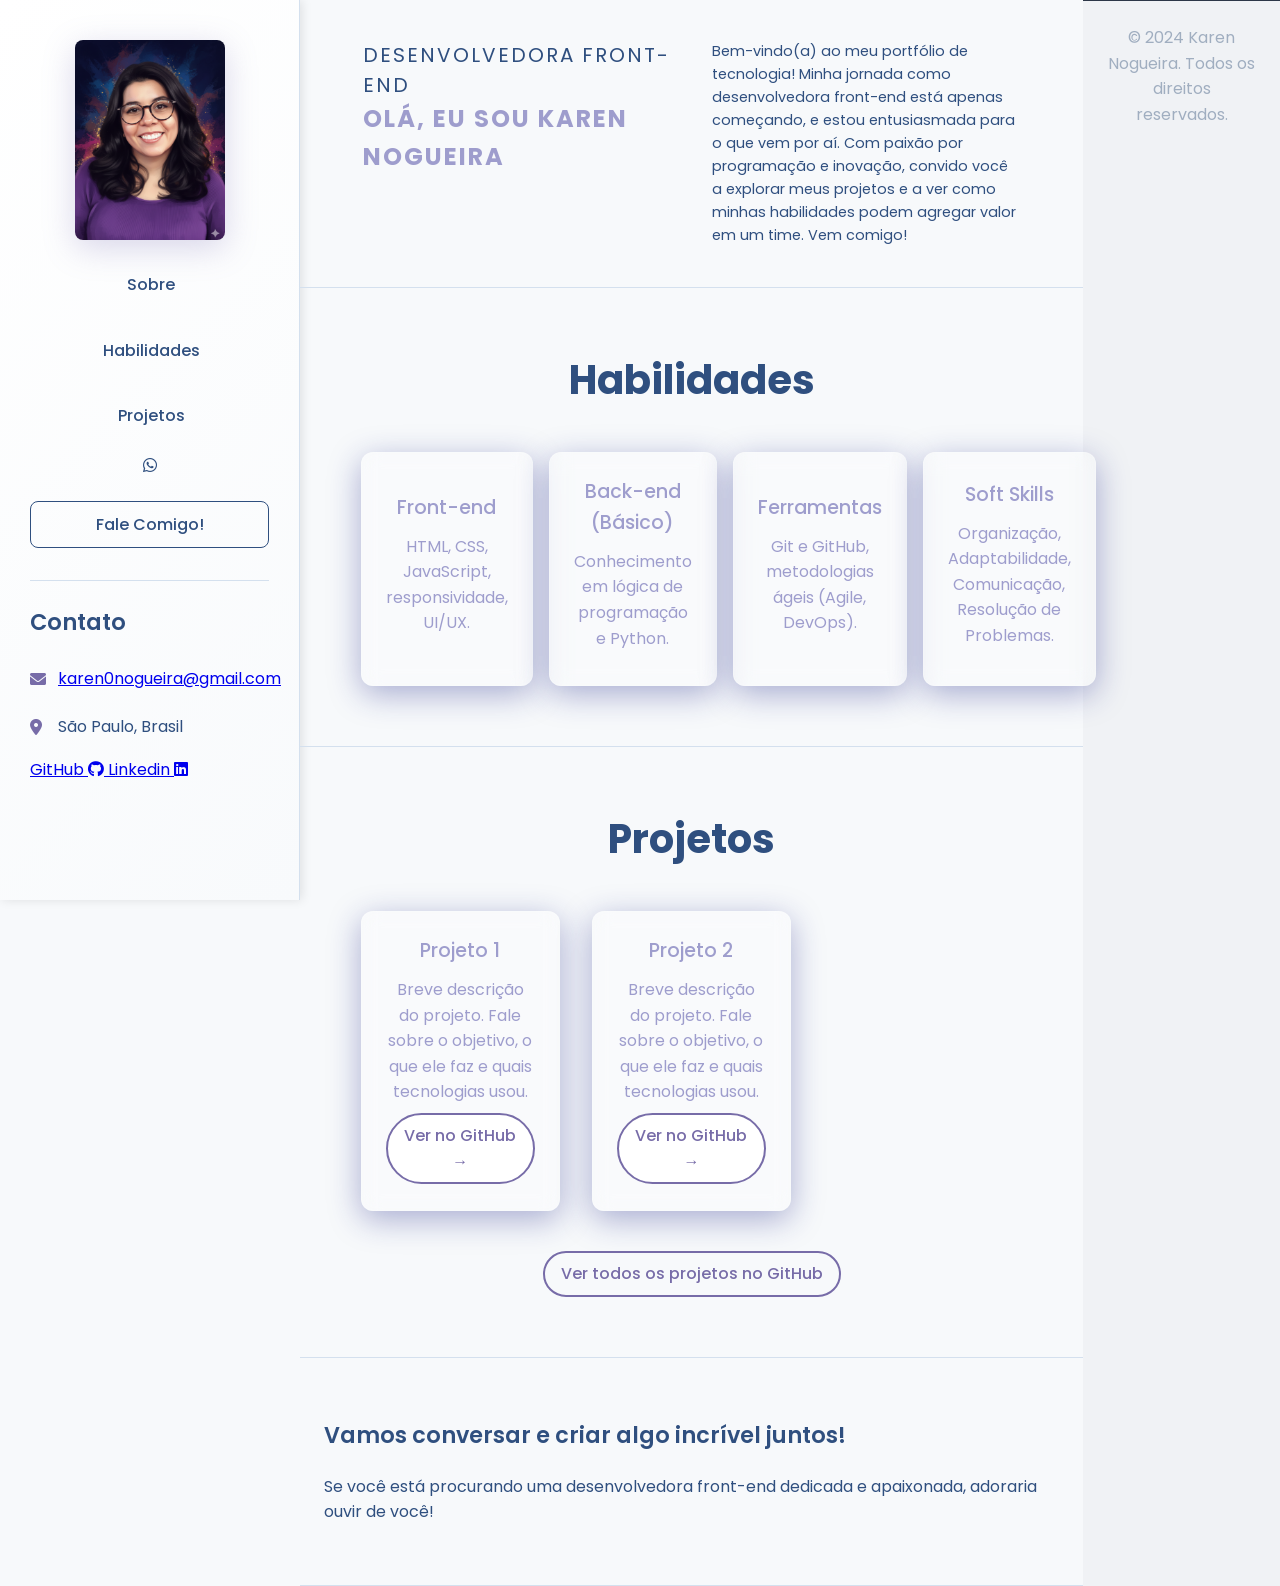
==== My-Portolio/index.html @ 3908d42d "feat: novo side-bar e delete header" ====
<!DOCTYPE html>
<html lang="pt-br">

<head>
  <meta charset="UTF-8" />
  <meta name="viewport" content="width=device-width, initial-scale=1.0" />
  <title>Portfólio Karen Nogueira</title>

  <!-- FONTS -->
  <link rel="preconnect" href="https://fonts.googleapis.com" />
  <link rel="preconnect" href="https://fonts.gstatic.com" crossorigin />
  <link href="https://fonts.googleapis.com/css2?family=Poppins:wght@300;400;500;600&display=swap" rel="stylesheet" />

  <!-- Font Awesome for icons -->
  <link rel="stylesheet" href="https://cdnjs.cloudflare.com/ajax/libs/font-awesome/6.0.0/css/all.min.css" />

  <link rel="stylesheet" href="css/style.css" />
</head>

<body>

  <!-- Sidebar -->

  <aside class="sidebar">
    <div class="sidebar-content">
      <div class="profile-section">
        <div class="profile-image">
          <img src="assets/img/Karen_gemini(2).png" alt="Foto de Perfil Karen Nogueira" />
        </div>

        <nav class="sidebar-nav">
          <a href="#about" class="nav-link">Sobre</a>
          <a href="#skills" class="nav-link">Habilidades</a>
          <a href="#projects" class="nav-link">Projetos</a>

          <i class="fab fa-whatsapp"></i>
          <a href="https://wa.me/5511944777998" class="nav-link-contact" target="_blank">Fale Comigo!</a>
        </nav>

        <div class="contact-info">
          <h3 class="contact-title">Contato</h3>
          <div class="contact-item">
            <i class="fas fa-envelope"></i>
            <a href="mailto:karen0nogueira@gmail.com">karen0nogueira@gmail.com</a>
          </div>
          <div class="contact-item">
            <i class="fas fa-map-marker-alt"></i>
            <span>São Paulo, Brasil</span>
          </div>
          <div class="social-links">
            <a href="https://github.com/Karen0nog" target="_blank">GitHub
              <i class="fab fa-github"></i>
            </a>
            <a href="https://linkedin.com/in/karen0nogueira/" target="_blank">Linkedin
              <i class="fab fa-linkedin"></i>
            </a>
          </div>
        </div>
  </aside>

  <!-- Main Content -->

  <main class="main-content">

    <!-- About Section -->

    <section id="hero" class="hero-section">
      <div class="hero-content container">
        <div class="hero-tagline">
          <h3 class="hero-title">Desenvolvedora Front-end</h3>
          <h1 class="hero-subtitle">Olá, eu sou Karen Nogueira</h1>
        </div>
        <div class="hero-description">
          <p class="hero-text">Bem-vindo(a) ao meu portfólio de tecnologia! Minha jornada como desenvolvedora
            front-end está apenas começando, e estou entusiasmada para o que vem por aí. Com paixão por programação e
            inovação, convido você a explorar meus projetos e a ver como minhas habilidades podem agregar valor em um
            time. Vem comigo!</p>
        </div>
      </div>
    </section>

    <!-- <section id="about" class="about-section">
      <div class="about-container container">
        <div class="about-image">
          <img src="assets/img/avatar(2).png" alt="Foto de Perfil Karen Nogueira" />
        </div>
        <div class="about-container-wrapper">
          <h3 class="about-subtitle-tag">Sobre Mim</h3>
          <h2 class="about-title">Minha jornada: da Moda para o Código</h2>
          <p class="about-text">
            Minha história é uma jornada de transformação: após anos de dedicação à moda, redirecionei minha carreira
            para a tecnologia com um único objetivo: inovar. Sou uma desenvolvedora Front-end em formação, apaixonada
            por programação e inovação, e busco minha primeira oportunidade de estágio em TI para aplicar meus
            conhecimentos em desenvolvimento web e contribuir com projetos modernos e desafiadores.

            Tenho experiência prática com HTML, CSS, JavaScript e React, além de conhecimentos em Git e metodologias
            ágeis. Minhas principais habilidades incluem resolução de problemas, trabalho em equipe e comunicação, e
            tenho facilidade para aprender novas tecnologias. Minha sólida bagagem em gestão e organização de processos,
            adquirida na área da moda, me permite criar interfaces de usuário intuitivas e otimizar fluxos de trabalho.

            Estou pronta para agregar valor à sua equipe, contribuir em projetos de desenvolvimento e crescer
            profissionalmente. Se você procura alguém comprometida, proativa e com vontade de aprender, vamos conversar!
          </p>
          <div class="social-links">
            <a href="https://github.com/Karen0nog" target="_blank" rel="noopener noreferrer">GitHub</a>
            <a href="https://linkedin.com/in/karen0nogueira/" target="_blank" rel="noopener noreferrer">Linkedin</a>
          </div>
        </div>
      </div>
    </section> -->

    <!-- Skills Section -->
    <section id="skills" class="skills-section">
      <div class="skills-container container">
        <h2 class="section-title text-center">Habilidades</h2>
        <div class="grid-container">
          <div class="card">
            <h3 class="card-title">Front-end</h3>
            <p class="card-text">HTML, CSS, JavaScript, responsividade, UI/UX.</p>
          </div>
          <div class="card">
            <h3 class="card-title">Back-end (Básico)</h3>
            <p class="card-text">Conhecimento em lógica de programação e Python.</p>
          </div>
          <div class="card">
            <h3 class="card-title">Ferramentas</h3>
            <p class="card-text">Git e GitHub, metodologias ágeis (Agile, DevOps).</p>
          </div>
          <div class="card">
            <h3 class="card-title">Soft Skills</h3>
            <p class="card-text">Organização, Adaptabilidade, Comunicação, Resolução de Problemas.</p>
          </div>
        </div>
      </div>
    </section>

    <!-- Projects Section -->
    <section id="projects" class="projects-section">
      <div class="container">
        <h2 class="section-title text-center">Projetos</h2>
        <div class="grid-container">
          <div class="card">
            <h3 class="card-title">Projeto 1</h3>
            <p class="card-text">Breve descrição do projeto. Fale sobre o objetivo, o que ele faz e quais tecnologias
              usou.</p>
            <a href="#" class="link-button">Ver no GitHub &rarr;</a>
          </div>
          <div class="card">
            <h3 class="card-title">Projeto 2</h3>
            <p class="card-text">Breve descrição do projeto. Fale sobre o objetivo, o que ele faz e quais tecnologias
              usou.</p>
            <a href="#" class="link-button">Ver no GitHub &rarr;</a>
          </div>
        </div>
        <div class="all-projects-link">
          <a href="https://github.com/Karen0nog" target="_blank">Ver todos os projetos no
            GitHub</a>
        </div>
      </div>
    </section>

    <!--Contact Section-->
    <section id="contact" class="contact-section">
      <div class="contact-container container">
        <div class="contact-info-container">
          <h2 class="contact-title">Vamos conversar e criar algo incrível juntos!</h2>
          <p class="contact-text">Se você está procurando uma desenvolvedora front-end dedicada e apaixonada, adoraria
            ouvir de você!</p>

          <!-- <div class="contact-details">
            <p class="contact-item">
              <i class="fas fa-envelope"></i>
              <a href="mailto:karen0nogueira@gmail.com" class="contact-link">karen0nogueira@gmail.com</a>
            </p>
            <p class="contact-item">
              <i class="fas fa-phone"></i>
              <a href="tel:+5511999999999" class="contact-link">+55 11 94477-7998</a>
            </p>
            <p class="contact-item">
              <i class="fas fa-map-marker-alt"></i>
              <span class="contact-link">São Paulo, Brasil</span>
            </p>
          </div> -->
        </div>
      </div>
    </section>

  </main>
  <footer>
    <div class="container">
      <p class="footer-text">&copy; 2024 Karen Nogueira. Todos os direitos reservados.</p>
    </div>
  </footer>

  <script src="js/script.js"></script>
</body>

</html>
---- My-Portolio/css/style.css ----
:root {
  /* Light theme colors */
  --light-background: #f7f9fb;
  --light-surface: #fff;
  --light-text-primary: #2f4f7f;
  --light-text-secondary: #9e9dcd;
  --light-accent: #776ca8;
  --light-border: #d4e0ee;
  --light-shadow: #6485b01a;
  --light-hover: #e0e6f3;

  /* Shadows */
  --shadow-1: -4px 8px 24px #00000040;
  --shadow-2: 0 16px 30px #00000040;
  --shadow-3: 0 16px 40px #00000040;
  --shadow-4: 0 25px 50px #00000026;
  --shadow-5: 0 24px 80px #00000040;
}

* {
  margin: 0;
  padding: 0;
  box-sizing: border-box;
}

body {
  font-family: "Poppins", sans-serif;
  background: var(--light-background);
  color: var(--light-text-primary);
  scroll-behavior: smooth;
  line-height: 1.6;
  display: flex;
  min-height: 100vh;
}

.container {
  max-width: 1200px;
  margin: 0 auto;
  padding: 0 24px;
}

.text-center {
  text-align: center;
}

.section-title {
  font-size: 2.5rem;
  font-weight: 700;
  color: var(--light-text-primary);
  margin-bottom: 40px;
}

.sidebar {
  width: 300px;
  background: linear-gradient(135deg, var(--light-surface) 0%, #f8fafc 100%);
  border-right: 1px solid var(--light-border);
  box-shadow: 2px 0 10px #0000001a;
  height: 100vh;
  overflow-y: auto;
  flex-shrink: 0;
  transition: transform 0.3s ease;
}

.sidebar-content {
  padding: 40px 30px;
  display: flex;
  flex-direction: column;
  height: 100%;
}

.profile-section {
  text-align: center;
  display: flex;
  flex-direction: column;
  height: 100%;
}

.profile-image {
  width: 150px;
  height: 200px;
  margin: 0 auto 20px;
  border-radius: 8px;
  overflow: hidden;
  box-shadow: 0 8px 32px #8579bb4d;
}

.profile-image img {
  width: 100%;
  height: 100%;
  object-fit: cover;
  display: block;
}

.sidebar-nav {
  margin-bottom: 40px 0;
  display: flex;
  flex-direction: column;
  gap: 8px;
}

.nav-link {
  display: block;
  padding: 12px 20px;
  color: var(--light-text-primary);
  text-decoration: none;
  font-weight: 500;
  border-radius: 8px;
  margin-bottom: 8px;
  transition: all 0.3s ease;
  border-left: 3px solid transparent;
}

.nav-link:hover {
  color: var(--light-accent);
  transform: translateY(-2px);
  box-shadow: 0 6px 20px #0000004d;
}

.nav-link-contact {
  border: 1px solid var(--light-text-primary);
  color: var(--light-text-primary);
  font-weight: 500;
  padding: 10px 20px;
  border-radius: 8px;
  text-align: center;
  margin-top: 20px;
  text-decoration: none;
  transition: all 0.3s ease;
}

.nav-link-contact:hover {
  background: linear-gradient(45deg, #b03a99, #701f6e, #2f4f7f);
  color: #fff;
  font-weight: 500;
  transform: translateY(-2px);
  box-shadow: 0 6px 20px #0000004d;
}

.contact-info {
  margin-top: 2rem;
  padding-top: 1.5rem;
  border-top: 1px solid var(--light-border);
  display: flex;
  flex-direction: column;
  align-items: flex-start;
}

.contact-title {
  font-size: 1.4rem;
  font-weight: 600;
  color: var(--light-text-primary);
  margin-bottom: 20px;
  text-align: left;
  align-self: flex-start;
}

.contact-item {
  display: flex;
  align-items: center;
  margin-bottom: 0.8rem;
  gap: 0.5rem;
  padding: 0.3rem 0;
  width: 100%;
}

.contact-item i {
  color: var(--light-accent);
  font-size: 1rem;
  min-width: 20px;
  text-align: left;
  flex-shrink: 0;
}

.contact-link {
  color: var(--light-accent);
  text-decoration: none;
  font-size: 0.85rem;
  transition: color 0.3s ease;
  display: flex;
  align-items: center;
  gap: 0.5rem;
  text-align: left;
}

/* ========== MAIN CONTENT ========== */

.main-content {
  flex: 1;
  min-height: 100vh;
  display: flex;
  flex-direction: column;
}

/* ========== HERO SECTION ========== */

.hero-section {
  padding: 40px 0;
  border-bottom: 1px solid var(--light-border);
}

.hero-content {
  width: 90%;
  display: flex;
  flex-direction: column;
  gap: 20px;
  align-items: center;
}

.hero-tagline {
  font-size: 1rem;
  font-weight: 500;
  color: var(--light-text-secondary);
  text-transform: uppercase;
  letter-spacing: 2px;
  margin-bottom: 8px;
}

.hero-title {
  font-size: 1.25rem;
  font-weight: 400;
  color: var(--light-text-primary);
  line-height: 1.5;
}

.hero-text {
  font-size: 0.9rem;
}

/* ========== SKILLS SECTION ========== */

.skills-section,
.projects-section,
.contact-section {
  padding: 60px 0;
  border-bottom: 1px solid var(--light-border);
}

.grid-container {
  display: grid;
  grid-template-columns: 1fr;
  gap: 32px;
  width: 90%;
  max-width: 1200px;
  margin: 0 auto;
}

/* Card Component */

.card {
  background: #ffffff40;
  box-shadow: 0 8px 32px 0 #1f26875e;
  backdrop-filter: blur(10px);
  -webkit-backdrop-filter: blur(10px);
  border-radius: 12px;
  border: 1px solid #ffffff2e;
  padding: 24px;
  transition: transform 0.3s ease-in-out, box-shadow 0.3s ease-in-out,
    background 0.3s ease, color 0.3s ease, font-weight 0.3s ease;
  display: flex;
  flex-direction: column;
  justify-content: center;
  align-items: center;
  text-align: center;
}

.card:hover {
  transform: translateY(-5px) scale(1.05);
  box-shadow: 0 16px 48px 0 #1f268780;
  background: linear-gradient(45deg, #b03a99, #701f6e, #2f4f7f);
  color: #fff;
  font-weight: 500;
}

.card:hover .card-title,
.card:hover .card-text {
  color: #fff;
}

.card-title {
  font-size: 1.2rem;
  font-weight: 500;
  color: var(--light-text-secondary);
  margin-bottom: 10px;
}

.card-text {
  color: var(--light-text-secondary);
  margin-bottom: 10px;
}

.all-projects-link {
  margin-top: 40px;
  text-align: center;
}

.link-button,
.all-projects-link a {
  display: inline-block;
  font-weight: 500;
  padding: 8px 16px;
  border-radius: 50px;
  text-decoration: none;
  transition: background-color 0.3s ease, transform 0.3s ease;
  background-color: transparent;
  border: 2px solid var(--light-accent);
  color: var(--light-accent);
}

.link-button {
  background-color: #fff;
  color: var(--light-accent);
  transform: translateY(-2px);
}

.link-button:hover {
  transform: translateY(-2px);
  box-shadow: 0 10px 20px #00000033;
}

.all-projects-link a:hover {
  background-color: var(--light-accent);
  color: #fff;
  transform: translateY(-2px);
  box-shadow: 0 10px 20px #00000033;
}

/* Footer */
footer {
  background-color: #f0f2f5;
  padding: 24px 0;
  text-align: center;
  color: #a0aec0;
  border-top: 1px solid #2d3748;
}

.hidden {
  display: none !important;
}

.show-mobile-menu {
  display: flex !important;
}

.dropdown-content.show {
  display: block;
}

/* Mobile */
@media (max-width: 767px) {
  .desktop-nav {
    display: none;
  }
  .mobile-menu-button {
    display: block;
  }
  .header-container {
    justify-content: space-between;
    padding: 0 24px;
  }

  .mobile-nav {
    flex-direction: column;
    text-align: center;
    gap: 12px;
    padding: 15px 24px;
    background: var(--light-surface);
    border-top: 1px solid var(--light-border);
    box-shadow: 0 4px 15px #00000033;
    bottom: 0;
    width: 100%;
    box-sizing: border-box;
  }

  .mobile-nav a.mobile-nav-link {
    display: block;
    width: 100%;
    max-width: 300px;
    margin: 0 auto;
    padding: 12px 20px;
    font-size: 1.1rem;
  }
}

/* Tablets and Desktops */

@media (min-width: 768px) {
  .mobile-menu-button,
  .mobile-nav {
    display: none !important;
  }

  .desktop-nav {
    display: flex;
  }

  .grid-container {
    grid-template-columns: repeat(2, 1fr);
  }

  .hero-content {
    flex-direction: row;
    justify-content: space-between;
    align-items: flex-start;
  }

  .hero-description {
    max-width: 50%;
    padding-left: 20px;
  }

  .about-container {
    flex-direction: row;
    justify-content: space-between;
    align-items: flex-start;
    text-align: left;
  }

  .about-image {
    width: 40%;
    max-width: none;
  }

  .about-container-wrapper {
    width: 55%;
  }

  .social-links {
    justify-content: flex-start;
  }

  .projects-section .grid-container {
    grid-template-columns: repeat(3, 1fr);
  }

  .skills-section .grid-container {
    grid-template-columns: repeat(4, 1fr);
    gap: 16px;
  }
}

/* Large Screens */

@media (min-width: 1024px) {
  .grid-container {
    grid-template-columns: repeat(3, 1fr);
    gap: 32px;
  }

  .skills-section .grid-container {
    grid-template-columns: repeat(4, 1fr);
  }

  .projects-section .grid-container {
    grid-template-columns: repeat(3, 1fr);
  }
}
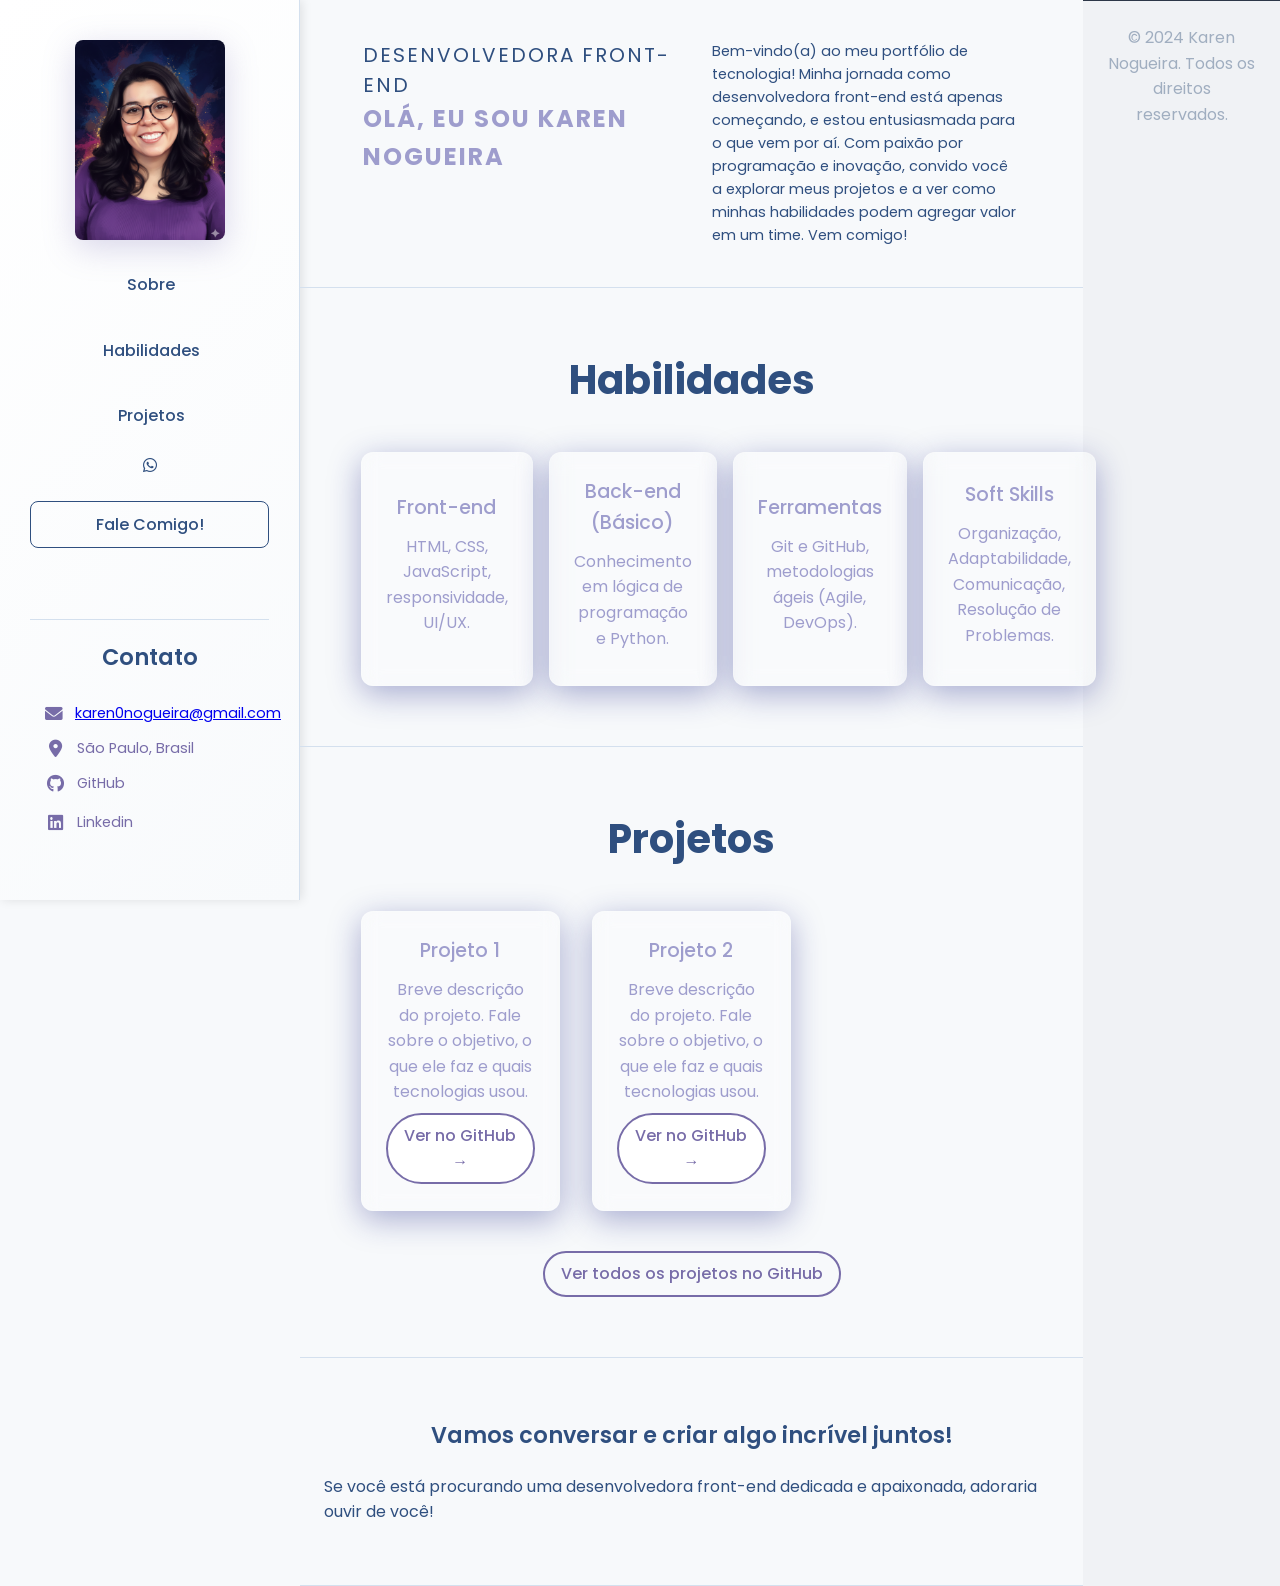
==== commit 6ca0cab1: "fix: footer e retirar link de e-mail" ====
--- a/My-Portolio/index.html
+++ b/My-Portolio/index.html
@@ -48,11 +48,11 @@
             <span>São Paulo, Brasil</span>
           </div>
           <div class="social-links">
-            <a href="https://github.com/Karen0nog" target="_blank">GitHub
-              <i class="fab fa-github"></i>
+            <a href="https://github.com/Karen0nog" target="_blank">
+              <i class="fab fa-github"></i> GitHub
             </a>
-            <a href="https://linkedin.com/in/karen0nogueira/" target="_blank">Linkedin
-              <i class="fab fa-linkedin"></i>
+            <a href="https://linkedin.com/in/karen0nogueira/" target="_blank">
+              <i class="fab fa-linkedin"></i> Linkedin
             </a>
           </div>
         </div>
@@ -166,21 +166,6 @@
           <h2 class="contact-title">Vamos conversar e criar algo incrível juntos!</h2>
           <p class="contact-text">Se você está procurando uma desenvolvedora front-end dedicada e apaixonada, adoraria
             ouvir de você!</p>
-
-          <!-- <div class="contact-details">
-            <p class="contact-item">
-              <i class="fas fa-envelope"></i>
-              <a href="mailto:karen0nogueira@gmail.com" class="contact-link">karen0nogueira@gmail.com</a>
-            </p>
-            <p class="contact-item">
-              <i class="fas fa-phone"></i>
-              <a href="tel:+5511999999999" class="contact-link">+55 11 94477-7998</a>
-            </p>
-            <p class="contact-item">
-              <i class="fas fa-map-marker-alt"></i>
-              <span class="contact-link">São Paulo, Brasil</span>
-            </p>
-          </div> -->
         </div>
       </div>
     </section>
--- a/My-Portolio/css/style.css
+++ b/My-Portolio/css/style.css
@@ -56,8 +56,6 @@
   border-right: 1px solid var(--light-border);
   box-shadow: 2px 0 10px #0000001a;
   height: 100vh;
-  overflow-y: auto;
-  flex-shrink: 0;
   transition: transform 0.3s ease;
 }
 
@@ -137,49 +135,52 @@
 }
 
 .contact-info {
-  margin-top: 2rem;
-  padding-top: 1.5rem;
+  width: 100%;
+  max-width: 300px;
+  text-align: left;
+  padding: 20px 15px;
   border-top: 1px solid var(--light-border);
-  display: flex;
-  flex-direction: column;
-  align-items: flex-start;
+  color: var(--light-accent);
+  margin-top: auto;
+ 
 }
 
 .contact-title {
+  margin-bottom: 20px;
+  text-align: center;
   font-size: 1.4rem;
   font-weight: 600;
   color: var(--light-text-primary);
-  margin-bottom: 20px;
-  text-align: left;
-  align-self: flex-start;
-}
-
-.contact-item {
+
+}
+
+.contact-item,
+.social-links a {
   display: flex;
   align-items: center;
-  margin-bottom: 0.8rem;
-  gap: 0.5rem;
-  padding: 0.3rem 0;
-  width: 100%;
-}
-
-.contact-item i {
+  margin-left: 0;
+  padding: 6px 0;
+  text-decoration: none;
   color: var(--light-accent);
-  font-size: 1rem;
-  min-width: 20px;
-  text-align: left;
-  flex-shrink: 0;
-}
-
-.contact-link {
-  color: var(--light-accent);
-  text-decoration: none;
-  font-size: 0.85rem;
-  transition: color 0.3s ease;
-  display: flex;
-  align-items: center;
-  gap: 0.5rem;
-  text-align: left;
+  padding-left: 0;
+  font-size: 0.9rem;
+}
+
+.contact-item i,
+.social-links a i {
+  margin-right: 12px;
+  font-size: 1.1rem;
+  width: 20px;
+  text-align: center;
+  
+}
+
+
+.social-links {
+  display: flex;
+  flex-direction: column;
+  gap: 4px;
+  
 }
 
 /* ========== MAIN CONTENT ========== */
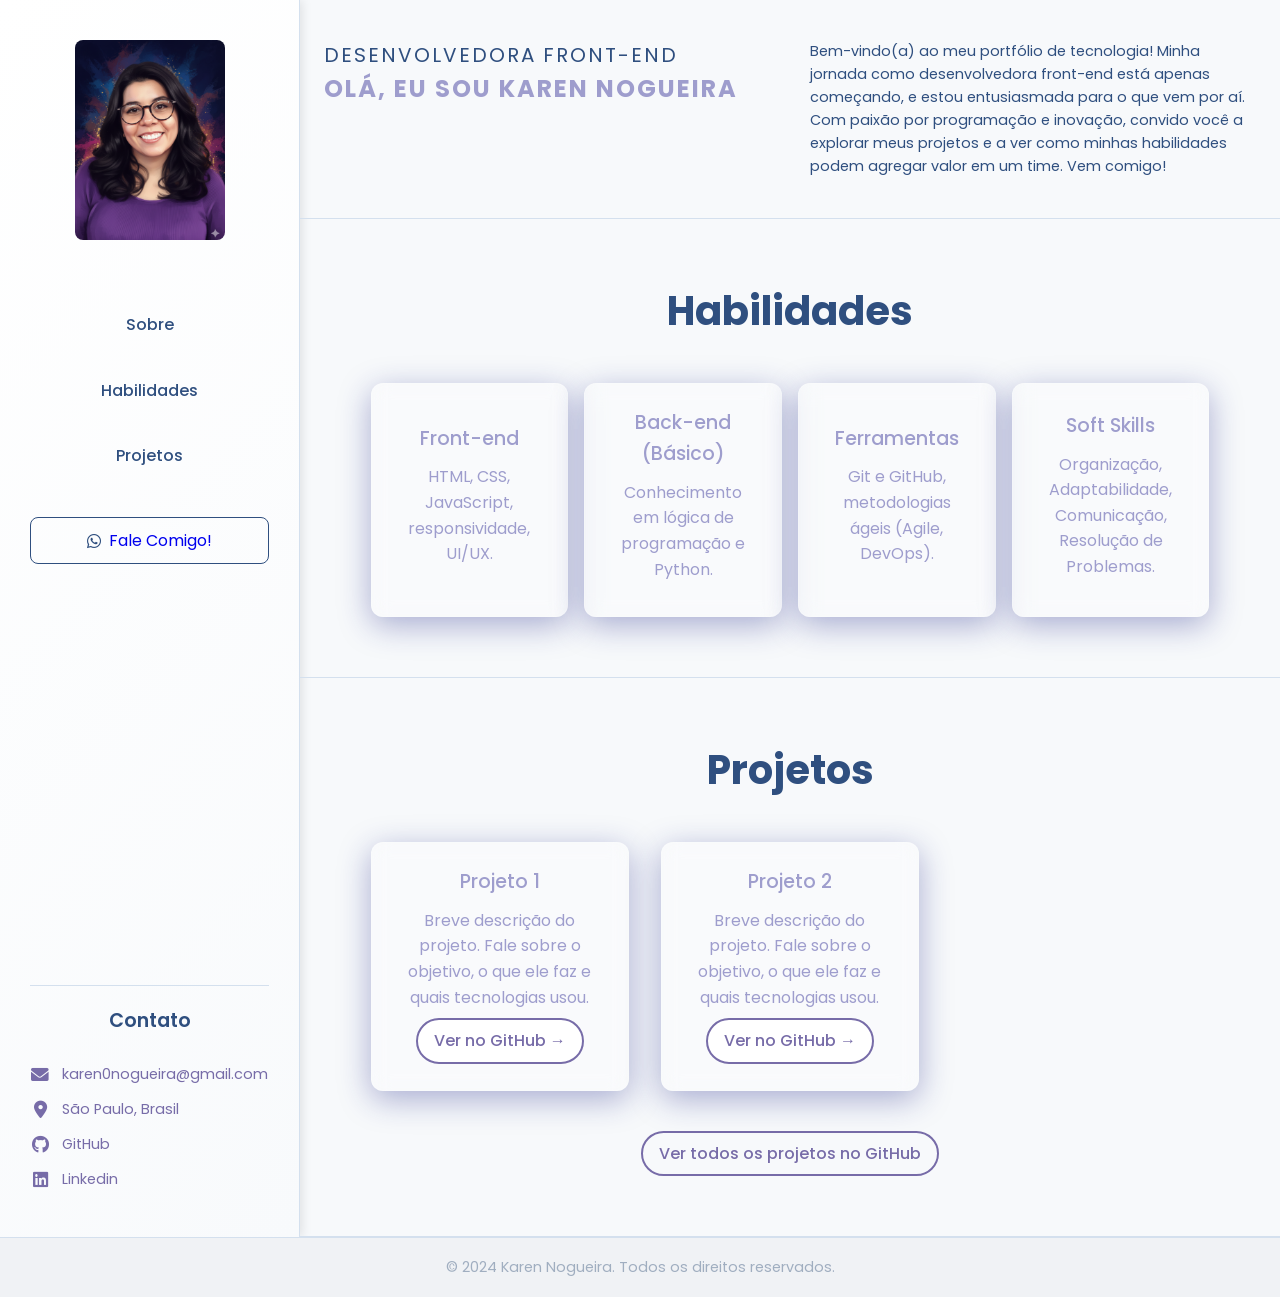
==== commit f12bd510: "fix footer e .contact-info próximo do footer agora" ====
--- a/My-Portolio/index.html
+++ b/My-Portolio/index.html
@@ -18,68 +18,73 @@
 </head>
 
 <body>
+  <div class="page-content-wrapper">
+    <!-- Sidebar -->
 
-  <!-- Sidebar -->
+    <aside class="sidebar">
+      <div class="sidebar-content">
+        <div class="profile-section">
+          <div class="profile-image">
+            <img src="assets/img/Karen_gemini(2).png" alt="Foto de Perfil Karen Nogueira" />
+          </div>
 
-  <aside class="sidebar">
-    <div class="sidebar-content">
-      <div class="profile-section">
-        <div class="profile-image">
-          <img src="assets/img/Karen_gemini(2).png" alt="Foto de Perfil Karen Nogueira" />
+          <nav class="sidebar-nav">
+            <a href="#about" class="nav-link">Sobre</a>
+            <a href="#skills" class="nav-link">Habilidades</a>
+            <a href="#projects" class="nav-link">Projetos</a>
+
+            <div class="contact-button-wrapper">
+              <i class="fab fa-whatsapp whatsapp-icon"></i>
+              <a href="https://wa.me/5511944777998" class="nav-link-contact" target="_blank"
+                aria-label="Fale Comigo pelo WhatsApp">Fale Comigo!</a>
+            </div>
+          </nav>
         </div>
-
-        <nav class="sidebar-nav">
-          <a href="#about" class="nav-link">Sobre</a>
-          <a href="#skills" class="nav-link">Habilidades</a>
-          <a href="#projects" class="nav-link">Projetos</a>
-
-          <i class="fab fa-whatsapp"></i>
-          <a href="https://wa.me/5511944777998" class="nav-link-contact" target="_blank">Fale Comigo!</a>
-        </nav>
-
-        <div class="contact-info">
+        <section class="contact-info">
           <h3 class="contact-title">Contato</h3>
-          <div class="contact-item">
-            <i class="fas fa-envelope"></i>
-            <a href="mailto:karen0nogueira@gmail.com">karen0nogueira@gmail.com</a>
+          <div class="contact-list">
+            <div class="contact-item">
+              <i class="fas fa-envelope"></i>
+              <a href="mailto:karen0nogueira@gmail.com">karen0nogueira@gmail.com</a>
+            </div>
+            <div class="contact-item">
+              <i class="fas fa-map-marker-alt"></i>
+              <span>São Paulo, Brasil</span>
+            </div>
           </div>
           <div class="contact-item">
-            <i class="fas fa-map-marker-alt"></i>
-            <span>São Paulo, Brasil</span>
+            <i class="fab fa-github"></i> GitHub
+            <a href="https://github.com/Karen0nog" target="_blank"></a>
           </div>
-          <div class="social-links">
-            <a href="https://github.com/Karen0nog" target="_blank">
-              <i class="fab fa-github"></i> GitHub
-            </a>
-            <a href="https://linkedin.com/in/karen0nogueira/" target="_blank">
-              <i class="fab fa-linkedin"></i> Linkedin
-            </a>
+          <div class="contact-item">
+            <i class="fab fa-linkedin"></i> Linkedin
+            <a href="https://linkedin.com/in/karen0nogueira/" target="_blank"></a>
+          </div>
+        </section>
+    </aside>
+
+    <!-- Main Content -->
+
+    <main class="main-content portfolio-content">
+
+      <!-- About Section -->
+
+      <section id="hero" class="hero-section">
+        <div class="hero-content container">
+          <div class="hero-tagline">
+            <h3 class="hero-title">Desenvolvedora Front-end</h3>
+            <h1 class="hero-subtitle">Olá, eu sou Karen Nogueira</h1>
+          </div>
+          <div class="hero-description">
+            <p class="hero-text">Bem-vindo(a) ao meu portfólio de tecnologia! Minha jornada como desenvolvedora
+              front-end está apenas começando, e estou entusiasmada para o que vem por aí. Com paixão por programação e
+              inovação, convido você a explorar meus projetos e a ver como minhas habilidades podem agregar valor em um
+              time. Vem comigo!</p>
           </div>
         </div>
-  </aside>
+      </section>
 
-  <!-- Main Content -->
-
-  <main class="main-content">
-
-    <!-- About Section -->
-
-    <section id="hero" class="hero-section">
-      <div class="hero-content container">
-        <div class="hero-tagline">
-          <h3 class="hero-title">Desenvolvedora Front-end</h3>
-          <h1 class="hero-subtitle">Olá, eu sou Karen Nogueira</h1>
-        </div>
-        <div class="hero-description">
-          <p class="hero-text">Bem-vindo(a) ao meu portfólio de tecnologia! Minha jornada como desenvolvedora
-            front-end está apenas começando, e estou entusiasmada para o que vem por aí. Com paixão por programação e
-            inovação, convido você a explorar meus projetos e a ver como minhas habilidades podem agregar valor em um
-            time. Vem comigo!</p>
-        </div>
-      </div>
-    </section>
-
-    <!-- <section id="about" class="about-section">
+      <!-- <section id="about" class="about-section">
       <div class="about-container container">
         <div class="about-image">
           <img src="assets/img/avatar(2).png" alt="Foto de Perfil Karen Nogueira" />
@@ -109,73 +114,62 @@
       </div>
     </section> -->
 
-    <!-- Skills Section -->
-    <section id="skills" class="skills-section">
-      <div class="skills-container container">
-        <h2 class="section-title text-center">Habilidades</h2>
-        <div class="grid-container">
-          <div class="card">
-            <h3 class="card-title">Front-end</h3>
-            <p class="card-text">HTML, CSS, JavaScript, responsividade, UI/UX.</p>
-          </div>
-          <div class="card">
-            <h3 class="card-title">Back-end (Básico)</h3>
-            <p class="card-text">Conhecimento em lógica de programação e Python.</p>
-          </div>
-          <div class="card">
-            <h3 class="card-title">Ferramentas</h3>
-            <p class="card-text">Git e GitHub, metodologias ágeis (Agile, DevOps).</p>
-          </div>
-          <div class="card">
-            <h3 class="card-title">Soft Skills</h3>
-            <p class="card-text">Organização, Adaptabilidade, Comunicação, Resolução de Problemas.</p>
+      <!-- Skills Section -->
+      <section id="skills" class="skills-section">
+        <div class="skills-container container">
+          <h2 class="section-title text-center">Habilidades</h2>
+          <div class="grid-container">
+            <div class="card">
+              <h3 class="card-title">Front-end</h3>
+              <p class="card-text">HTML, CSS, JavaScript, responsividade, UI/UX.</p>
+            </div>
+            <div class="card">
+              <h3 class="card-title">Back-end (Básico)</h3>
+              <p class="card-text">Conhecimento em lógica de programação e Python.</p>
+            </div>
+            <div class="card">
+              <h3 class="card-title">Ferramentas</h3>
+              <p class="card-text">Git e GitHub, metodologias ágeis (Agile, DevOps).</p>
+            </div>
+            <div class="card">
+              <h3 class="card-title">Soft Skills</h3>
+              <p class="card-text">Organização, Adaptabilidade, Comunicação, Resolução de Problemas.</p>
+            </div>
           </div>
         </div>
-      </div>
-    </section>
+      </section>
 
-    <!-- Projects Section -->
-    <section id="projects" class="projects-section">
-      <div class="container">
-        <h2 class="section-title text-center">Projetos</h2>
-        <div class="grid-container">
-          <div class="card">
-            <h3 class="card-title">Projeto 1</h3>
-            <p class="card-text">Breve descrição do projeto. Fale sobre o objetivo, o que ele faz e quais tecnologias
-              usou.</p>
-            <a href="#" class="link-button">Ver no GitHub &rarr;</a>
+      <!-- Projects Section -->
+      <section id="projects" class="projects-section">
+        <div class="container">
+          <h2 class="section-title text-center">Projetos</h2>
+          <div class="grid-container">
+            <div class="card">
+              <h3 class="card-title">Projeto 1</h3>
+              <p class="card-text">Breve descrição do projeto. Fale sobre o objetivo, o que ele faz e quais tecnologias
+                usou.</p>
+              <a href="#" class="link-button">Ver no GitHub &rarr;</a>
+            </div>
+            <div class="card">
+              <h3 class="card-title">Projeto 2</h3>
+              <p class="card-text">Breve descrição do projeto. Fale sobre o objetivo, o que ele faz e quais tecnologias
+                usou.</p>
+              <a href="#" class="link-button">Ver no GitHub &rarr;</a>
+            </div>
           </div>
-          <div class="card">
-            <h3 class="card-title">Projeto 2</h3>
-            <p class="card-text">Breve descrição do projeto. Fale sobre o objetivo, o que ele faz e quais tecnologias
-              usou.</p>
-            <a href="#" class="link-button">Ver no GitHub &rarr;</a>
+          <div class="all-projects-link">
+            <a href="https://github.com/Karen0nog" target="_blank">Ver todos os projetos no
+              GitHub</a>
           </div>
         </div>
-        <div class="all-projects-link">
-          <a href="https://github.com/Karen0nog" target="_blank">Ver todos os projetos no
-            GitHub</a>
-        </div>
-      </div>
-    </section>
+      </section>
+    </main>
+  </div>
 
-    <!--Contact Section-->
-    <section id="contact" class="contact-section">
-      <div class="contact-container container">
-        <div class="contact-info-container">
-          <h2 class="contact-title">Vamos conversar e criar algo incrível juntos!</h2>
-          <p class="contact-text">Se você está procurando uma desenvolvedora front-end dedicada e apaixonada, adoraria
-            ouvir de você!</p>
-        </div>
-      </div>
-    </section>
+  <footer class="main-footer">
+    <p class="footer-text">&copy; 2024 Karen Nogueira. Todos os direitos reservados.</p>
+  </footer>
 
-  </main>
-  <footer>
-    <div class="container">
-      <p class="footer-text">&copy; 2024 Karen Nogueira. Todos os direitos reservados.</p>
-    </div>
-  </footer>
 
   <script src="js/script.js"></script>
 </body>
--- a/My-Portolio/css/style.css
+++ b/My-Portolio/css/style.css
@@ -27,9 +27,16 @@
   font-family: "Poppins", sans-serif;
   background: var(--light-background);
   color: var(--light-text-primary);
-  scroll-behavior: smooth;
   line-height: 1.6;
   display: flex;
+  flex-direction: column;
+  min-height: 100vh;
+}
+
+.page-content-wrapper {
+  display: flex;
+  flex: 1;
+  width: 100%;
   min-height: 100vh;
 }
 
@@ -50,19 +57,23 @@
   margin-bottom: 40px;
 }
 
+/* ========== SIDEBAR ========== */
+
 .sidebar {
+  display: flex;
+  flex-direction: column;
   width: 300px;
+  height: auto;
   background: linear-gradient(135deg, var(--light-surface) 0%, #f8fafc 100%);
   border-right: 1px solid var(--light-border);
   box-shadow: 2px 0 10px #0000001a;
-  height: 100vh;
-  transition: transform 0.3s ease;
 }
 
 .sidebar-content {
   padding: 40px 30px;
   display: flex;
   flex-direction: column;
+  justify-content: flex-end;
   height: 100%;
 }
 
@@ -70,7 +81,7 @@
   text-align: center;
   display: flex;
   flex-direction: column;
-  height: 100%;
+  flex: 1 1 auto;
 }
 
 .profile-image {
@@ -79,7 +90,6 @@
   margin: 0 auto 20px;
   border-radius: 8px;
   overflow: hidden;
-  box-shadow: 0 8px 32px #8579bb4d;
 }
 
 .profile-image img {
@@ -90,7 +100,7 @@
 }
 
 .sidebar-nav {
-  margin-bottom: 40px 0;
+  margin: 40px 0;
   display: flex;
   flex-direction: column;
   gap: 8px;
@@ -105,7 +115,6 @@
   border-radius: 8px;
   margin-bottom: 8px;
   transition: all 0.3s ease;
-  border-left: 3px solid transparent;
 }
 
 .nav-link:hover {
@@ -114,80 +123,75 @@
   box-shadow: 0 6px 20px #0000004d;
 }
 
-.nav-link-contact {
+.contact-button-wrapper {
+  display: flex;
+  align-items: center;
+  justify-content: center;
+  text-align: center;
   border: 1px solid var(--light-text-primary);
   color: var(--light-text-primary);
-  font-weight: 500;
   padding: 10px 20px;
   border-radius: 8px;
-  text-align: center;
   margin-top: 20px;
   text-decoration: none;
   transition: all 0.3s ease;
-}
-
-.nav-link-contact:hover {
+  gap: 8px;
+}
+
+.contact-button-wrapper:hover {
   background: linear-gradient(45deg, #b03a99, #701f6e, #2f4f7f);
   color: #fff;
-  font-weight: 500;
   transform: translateY(-2px);
-  box-shadow: 0 6px 20px #0000004d;
+}
+
+.contact-button-wrapper:hover .whatsapp-icon,
+.contact-button-wrapper:hover .nav-link-contact {
+  color: #fff;
+}
+.nav-link-contact {
+  text-decoration: none;
 }
 
 .contact-info {
-  width: 100%;
-  max-width: 300px;
-  text-align: left;
-  padding: 20px 15px;
+  margin-top: 40px;
+  margin-bottom: 0;
+  padding-top: 20px;
   border-top: 1px solid var(--light-border);
-  color: var(--light-accent);
-  margin-top: auto;
- 
 }
 
 .contact-title {
   margin-bottom: 20px;
   text-align: center;
-  font-size: 1.4rem;
+  font-size: 1.2em;
   font-weight: 600;
   color: var(--light-text-primary);
-
-}
-
-.contact-item,
-.social-links a {
+}
+
+.contact-item {
   display: flex;
   align-items: center;
-  margin-left: 0;
   padding: 6px 0;
   text-decoration: none;
   color: var(--light-accent);
-  padding-left: 0;
   font-size: 0.9rem;
 }
 
-.contact-item i,
-.social-links a i {
+.contact-item i {
   margin-right: 12px;
   font-size: 1.1rem;
   width: 20px;
   text-align: center;
-  
-}
-
-
-.social-links {
-  display: flex;
-  flex-direction: column;
-  gap: 4px;
-  
+}
+
+.contact-item a {
+  text-decoration: none;
+  color: inherit;
 }
 
 /* ========== MAIN CONTENT ========== */
 
 .main-content {
   flex: 1;
-  min-height: 100vh;
   display: flex;
   flex-direction: column;
 }
@@ -200,7 +204,6 @@
 }
 
 .hero-content {
-  width: 90%;
   display: flex;
   flex-direction: column;
   gap: 20px;
@@ -230,8 +233,7 @@
 /* ========== SKILLS SECTION ========== */
 
 .skills-section,
-.projects-section,
-.contact-section {
+.projects-section {
   padding: 60px 0;
   border-bottom: 1px solid var(--light-border);
 }
@@ -325,75 +327,68 @@
   box-shadow: 0 10px 20px #00000033;
 }
 
-/* Footer */
-footer {
+/* ========== FOOTER ====== */
+
+.main-footer {
+  width: 100%;
+  height: 60px;
   background-color: #f0f2f5;
-  padding: 24px 0;
-  text-align: center;
   color: #a0aec0;
-  border-top: 1px solid #2d3748;
-}
+  border-top: 1px solid var(--light-border);
+  margin-top: auto;
+  display: flex;
+  align-items: center;
+  justify-content: center;
+  text-align: center;
+}
+
+.footer-text {
+  margin: 0;
+  font-size: 0.9rem;
+}
+
+/* Utility Classes */
 
 .hidden {
   display: none !important;
 }
 
-.show-mobile-menu {
-  display: flex !important;
-}
-
-.dropdown-content.show {
-  display: block;
-}
+/* ========== RESPONSIVIDADE ========== */
 
 /* Mobile */
 @media (max-width: 767px) {
-  .desktop-nav {
-    display: none;
-  }
-  .mobile-menu-button {
-    display: block;
-  }
-  .header-container {
-    justify-content: space-between;
-    padding: 0 24px;
-  }
-
-  .mobile-nav {
+  .page-content-wrapper {
     flex-direction: column;
-    text-align: center;
-    gap: 12px;
-    padding: 15px 24px;
-    background: var(--light-surface);
-    border-top: 1px solid var(--light-border);
-    box-shadow: 0 4px 15px #00000033;
-    bottom: 0;
+  }
+
+  .sidebar {
     width: 100%;
-    box-sizing: border-box;
-  }
-
-  .mobile-nav a.mobile-nav-link {
-    display: block;
-    width: 100%;
-    max-width: 300px;
-    margin: 0 auto;
-    padding: 12px 20px;
-    font-size: 1.1rem;
+    height: auto;
+    position: relative;
+  }
+
+  .sidebar-content {
+    height: auto;
+    padding: 20px;
+  }
+
+  .profile-section {
+    flex-direction: column;
+  }
+
+  .contact-info {
+    margin-top: 20px;
+    padding-top: 20px;
+  }
+
+  .main-content {
+    margin-left: 0;
   }
 }
 
 /* Tablets and Desktops */
 
 @media (min-width: 768px) {
-  .mobile-menu-button,
-  .mobile-nav {
-    display: none !important;
-  }
-
-  .desktop-nav {
-    display: flex;
-  }
-
   .grid-container {
     grid-template-columns: repeat(2, 1fr);
   }
@@ -409,26 +404,6 @@
     padding-left: 20px;
   }
 
-  .about-container {
-    flex-direction: row;
-    justify-content: space-between;
-    align-items: flex-start;
-    text-align: left;
-  }
-
-  .about-image {
-    width: 40%;
-    max-width: none;
-  }
-
-  .about-container-wrapper {
-    width: 55%;
-  }
-
-  .social-links {
-    justify-content: flex-start;
-  }
-
   .projects-section .grid-container {
     grid-template-columns: repeat(3, 1fr);
   }
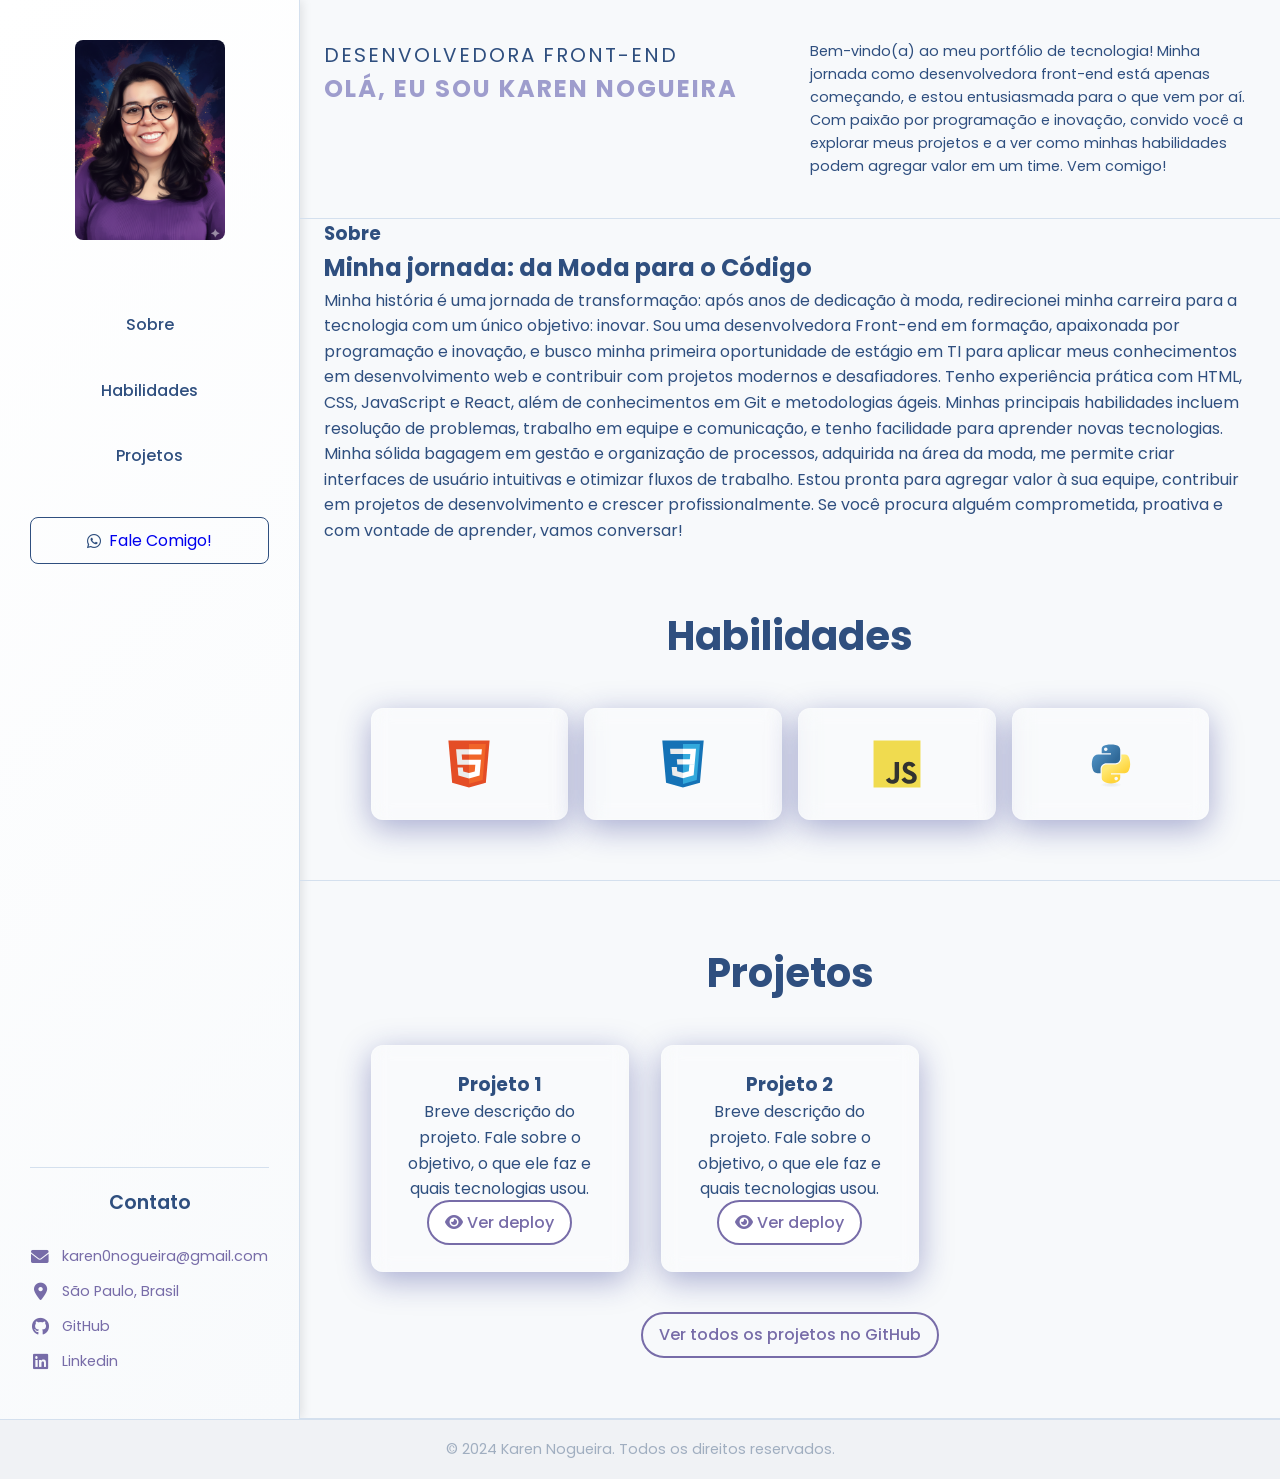
==== commit 195bd183: "alterado cards de Habilidades por ícones  e adicionado 'Ver deploy' nos Projetos" ====
--- a/My-Portolio/index.html
+++ b/My-Portolio/index.html
@@ -84,56 +84,57 @@
         </div>
       </section>
 
-      <!-- <section id="about" class="about-section">
-      <div class="about-container container">
-        <div class="about-image">
-          <img src="assets/img/avatar(2).png" alt="Foto de Perfil Karen Nogueira" />
-        </div>
-        <div class="about-container-wrapper">
-          <h3 class="about-subtitle-tag">Sobre Mim</h3>
-          <h2 class="about-title">Minha jornada: da Moda para o Código</h2>
-          <p class="about-text">
-            Minha história é uma jornada de transformação: após anos de dedicação à moda, redirecionei minha carreira
-            para a tecnologia com um único objetivo: inovar. Sou uma desenvolvedora Front-end em formação, apaixonada
-            por programação e inovação, e busco minha primeira oportunidade de estágio em TI para aplicar meus
-            conhecimentos em desenvolvimento web e contribuir com projetos modernos e desafiadores.
+      <section id="about" class="about-section">
+        <div class="about-container container">
 
-            Tenho experiência prática com HTML, CSS, JavaScript e React, além de conhecimentos em Git e metodologias
-            ágeis. Minhas principais habilidades incluem resolução de problemas, trabalho em equipe e comunicação, e
-            tenho facilidade para aprender novas tecnologias. Minha sólida bagagem em gestão e organização de processos,
-            adquirida na área da moda, me permite criar interfaces de usuário intuitivas e otimizar fluxos de trabalho.
+          <div class="about-container-wrapper">
+            <h3 class="about-subtitle-tag">Sobre</h3>
+            <h2 class="about-title">Minha jornada: da Moda para o Código</h2>
+            <p class="about-text">
+              Minha história é uma jornada de transformação: após anos de dedicação à moda, redirecionei minha carreira
+              para a tecnologia com um único objetivo: inovar. Sou uma desenvolvedora Front-end em formação, apaixonada
+              por programação e inovação, e busco minha primeira oportunidade de estágio em TI para aplicar meus
+              conhecimentos em desenvolvimento web e contribuir com projetos modernos e desafiadores.
 
-            Estou pronta para agregar valor à sua equipe, contribuir em projetos de desenvolvimento e crescer
-            profissionalmente. Se você procura alguém comprometida, proativa e com vontade de aprender, vamos conversar!
-          </p>
-          <div class="social-links">
-            <a href="https://github.com/Karen0nog" target="_blank" rel="noopener noreferrer">GitHub</a>
-            <a href="https://linkedin.com/in/karen0nogueira/" target="_blank" rel="noopener noreferrer">Linkedin</a>
+              Tenho experiência prática com HTML, CSS, JavaScript e React, além de conhecimentos em Git e metodologias
+              ágeis. Minhas principais habilidades incluem resolução de problemas, trabalho em equipe e comunicação, e
+              tenho facilidade para aprender novas tecnologias. Minha sólida bagagem em gestão e organização de
+              processos,
+              adquirida na área da moda, me permite criar interfaces de usuário intuitivas e otimizar fluxos de
+              trabalho.
+
+              Estou pronta para agregar valor à sua equipe, contribuir em projetos de desenvolvimento e crescer
+              profissionalmente. Se você procura alguém comprometida, proativa e com vontade de aprender, vamos
+              conversar!
+            </p>
           </div>
         </div>
-      </div>
-    </section> -->
+      </section>
 
       <!-- Skills Section -->
       <section id="skills" class="skills-section">
         <div class="skills-container container">
           <h2 class="section-title text-center">Habilidades</h2>
           <div class="grid-container">
-            <div class="card">
-              <h3 class="card-title">Front-end</h3>
-              <p class="card-text">HTML, CSS, JavaScript, responsividade, UI/UX.</p>
+            <div class="card-skills">
+              <div class="skills-icons">
+                <img src="./assets/img/html5.svg" alt="HTML" width="48" height="48" title="HTML" />
+              </div>
             </div>
-            <div class="card">
-              <h3 class="card-title">Back-end (Básico)</h3>
-              <p class="card-text">Conhecimento em lógica de programação e Python.</p>
+            <div class="card-skills">
+              <div class="skills-icons">
+                <img src="./assets/img/css3.svg" alt="CSS" width="48" height="48" title="CSS" />
+              </div>
             </div>
-            <div class="card">
-              <h3 class="card-title">Ferramentas</h3>
-              <p class="card-text">Git e GitHub, metodologias ágeis (Agile, DevOps).</p>
+            <div class="card-skills">
+              <div class="skills-icons">
+                <img src="./assets/img/javascript.svg" alt="JavaScript" width="48" height="48" title="JavaScript" />
+              </div>
             </div>
-            <div class="card">
-              <h3 class="card-title">Soft Skills</h3>
-              <p class="card-text">Organização, Adaptabilidade, Comunicação, Resolução de Problemas.</p>
+            <div class="card-skills">
+              <div class="skills-icons">
+                <img src="assets/img/python.svg" alt="Python" width="48" height="48" title="Python" />
+              </div>
             </div>
           </div>
         </div>
@@ -148,13 +149,17 @@
               <h3 class="card-title">Projeto 1</h3>
               <p class="card-text">Breve descrição do projeto. Fale sobre o objetivo, o que ele faz e quais tecnologias
                 usou.</p>
-              <a href="#" class="link-button">Ver no GitHub &rarr;</a>
+              <a href="#" class="link-button">
+                <i class="fas fa-eye"></i> Ver deploy
+              </a>
             </div>
             <div class="card">
               <h3 class="card-title">Projeto 2</h3>
               <p class="card-text">Breve descrição do projeto. Fale sobre o objetivo, o que ele faz e quais tecnologias
                 usou.</p>
-              <a href="#" class="link-button">Ver no GitHub &rarr;</a>
+              <a href="#" class="link-button">
+                <i class="fas fa-eye"></i> Ver deploy
+              </a>
             </div>
           </div>
           <div class="all-projects-link">
--- a/My-Portolio/css/style.css
+++ b/My-Portolio/css/style.css
@@ -247,7 +247,16 @@
   margin: 0 auto;
 }
 
-/* Card Component */
+.card-skills {
+  background: #ffffff40;
+  box-shadow: 0 8px 32px 0 #1f26875e;
+  backdrop-filter: blur(10px);
+  -webkit-backdrop-filter: blur(10px);
+  border-radius: 12px;
+  border: 1px solid #ffffff2e;
+  padding: 5px;
+
+}
 
 .card {
   background: #ffffff40;
@@ -279,16 +288,11 @@
   color: #fff;
 }
 
-.card-title {
-  font-size: 1.2rem;
-  font-weight: 500;
-  color: var(--light-text-secondary);
-  margin-bottom: 10px;
-}
-
-.card-text {
-  color: var(--light-text-secondary);
-  margin-bottom: 10px;
+.skills-icons {
+  display: flex;
+  justify-content: center;
+  align-items: center;
+  height: 100px;
 }
 
 .all-projects-link {
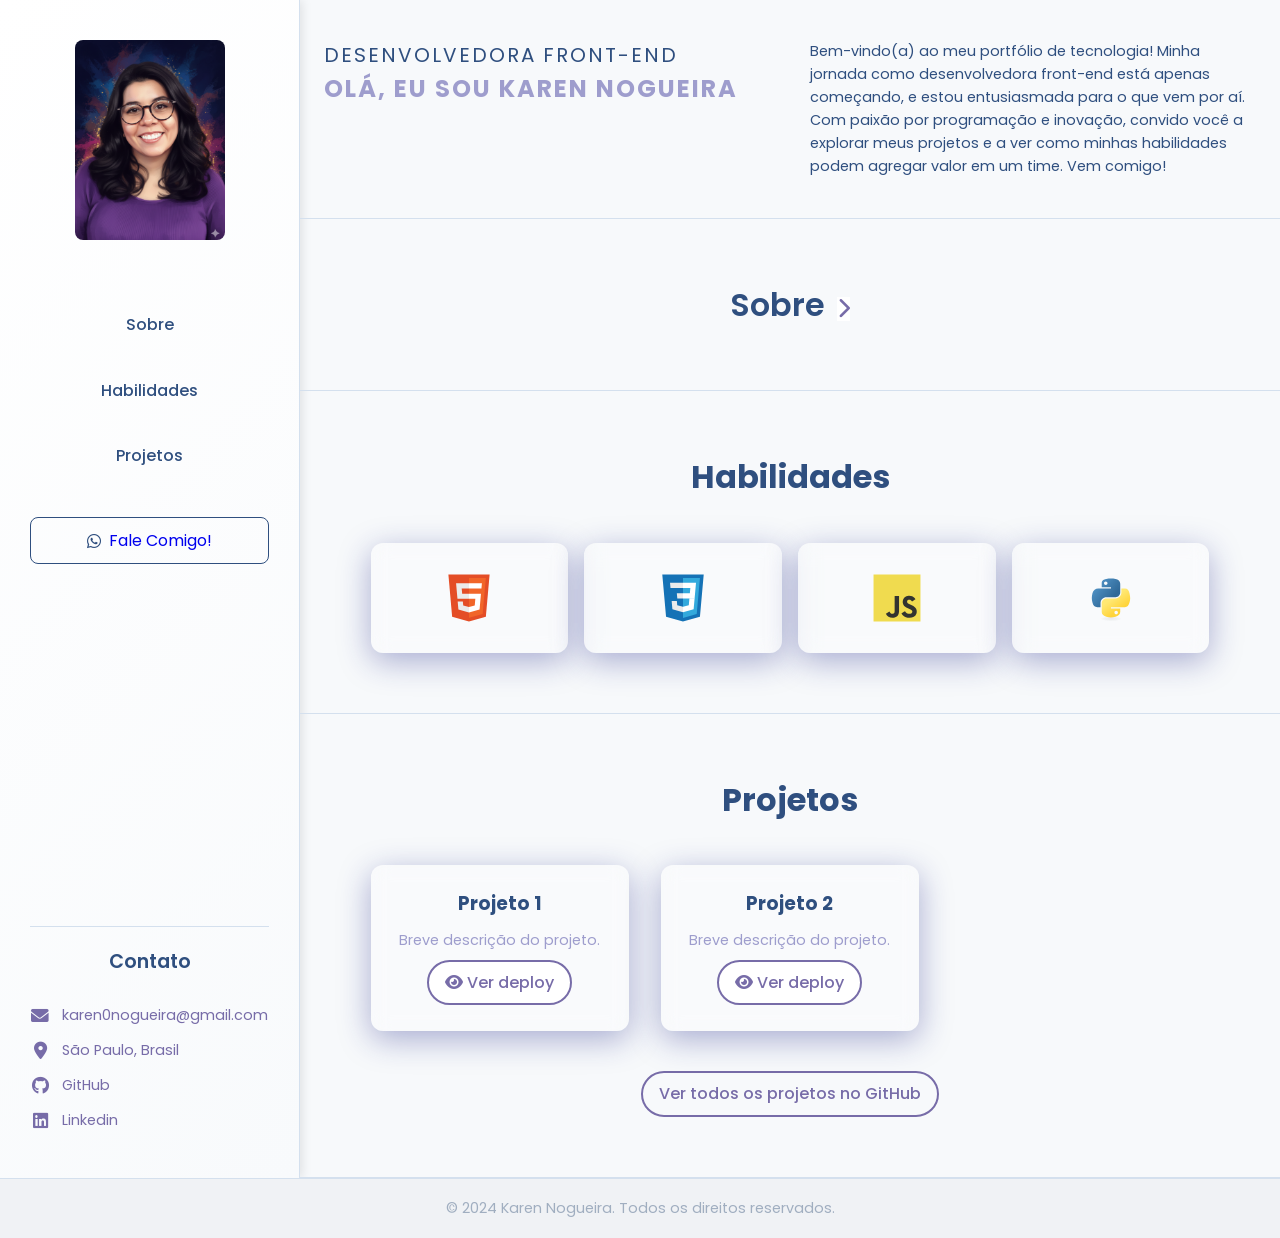
==== commit 539133eb: "Melhora do toggle 'Sobre' e corrige possíveis erros de seleção de elementos" ====
--- a/My-Portolio/index.html
+++ b/My-Portolio/index.html
@@ -53,12 +53,12 @@
             </div>
           </div>
           <div class="contact-item">
-            <i class="fab fa-github"></i> GitHub
-            <a href="https://github.com/Karen0nog" target="_blank"></a>
+            <i class="fab fa-github"></i>
+            <a href="https://github.com/Karen0nog" target="_blank"> GitHub</a>
           </div>
           <div class="contact-item">
-            <i class="fab fa-linkedin"></i> Linkedin
-            <a href="https://linkedin.com/in/karen0nogueira/" target="_blank"></a>
+            <i class="fab fa-linkedin"></i>
+            <a href="https://linkedin.com/in/karen0nogueira/" target="_blank"> Linkedin</a>
           </div>
         </section>
     </aside>
@@ -86,27 +86,33 @@
 
       <section id="about" class="about-section">
         <div class="about-container container">
+          <div class="about-container-wrapper">
+            <h3 class="about-subtitle-tag text-center">Sobre
+              <button class="about-toggle-btn" id="about-Toggle-Btn" aria-label="Expandir texto sobre">
+                <i class="fas fa-chevron-right"></i>
+              </button>
+            </h3>
+            <div id="about-content" class="about-content about-content-hidden">
+              <h2 class="about-title">Minha jornada: da Moda para o Código</h2>
+              <p class="about-text">
+                Minha história é uma jornada de transformação: após anos de dedicação à moda, redirecionei minha
+                carreira
+                para a tecnologia com um único objetivo: inovar. Sou uma desenvolvedora Front-end em formação,
+                apaixonada
+                por programação e inovação, e busco minha primeira oportunidade de estágio em TI para aplicar meus
+                conhecimentos em desenvolvimento web e contribuir com projetos modernos e desafiadores.
 
-          <div class="about-container-wrapper">
-            <h3 class="about-subtitle-tag">Sobre</h3>
-            <h2 class="about-title">Minha jornada: da Moda para o Código</h2>
-            <p class="about-text">
-              Minha história é uma jornada de transformação: após anos de dedicação à moda, redirecionei minha carreira
-              para a tecnologia com um único objetivo: inovar. Sou uma desenvolvedora Front-end em formação, apaixonada
-              por programação e inovação, e busco minha primeira oportunidade de estágio em TI para aplicar meus
-              conhecimentos em desenvolvimento web e contribuir com projetos modernos e desafiadores.
+                Tenho experiência prática com HTML, CSS, JavaScript, além de conhecimentos em Git e metodologias
+                ágeis. Minhas principais habilidades incluem resolução de problemas, trabalho em equipe e comunicação, e
+                tenho facilidade para aprender novas tecnologias. Minha experiência adquirida na área da moda, me
+                permite
+                criar interfaces de usuário intuitivas e otimizar fluxos de trabalho.
 
-              Tenho experiência prática com HTML, CSS, JavaScript e React, além de conhecimentos em Git e metodologias
-              ágeis. Minhas principais habilidades incluem resolução de problemas, trabalho em equipe e comunicação, e
-              tenho facilidade para aprender novas tecnologias. Minha sólida bagagem em gestão e organização de
-              processos,
-              adquirida na área da moda, me permite criar interfaces de usuário intuitivas e otimizar fluxos de
-              trabalho.
-
-              Estou pronta para agregar valor à sua equipe, contribuir em projetos de desenvolvimento e crescer
-              profissionalmente. Se você procura alguém comprometida, proativa e com vontade de aprender, vamos
-              conversar!
-            </p>
+                Estou pronta para agregar valor à sua equipe, contribuir em projetos de desenvolvimento e crescer
+                profissionalmente. Se você procura alguém comprometida, proativa e com vontade de aprender, vamos
+                conversar!
+              </p>
+            </div>
           </div>
         </div>
       </section>
@@ -147,16 +153,14 @@
           <div class="grid-container">
             <div class="card">
               <h3 class="card-title">Projeto 1</h3>
-              <p class="card-text">Breve descrição do projeto. Fale sobre o objetivo, o que ele faz e quais tecnologias
-                usou.</p>
+              <p class="card-text">Breve descrição do projeto.</p>
               <a href="#" class="link-button">
                 <i class="fas fa-eye"></i> Ver deploy
               </a>
             </div>
             <div class="card">
               <h3 class="card-title">Projeto 2</h3>
-              <p class="card-text">Breve descrição do projeto. Fale sobre o objetivo, o que ele faz e quais tecnologias
-                usou.</p>
+              <p class="card-text">Breve descrição do projeto.</p>
               <a href="#" class="link-button">
                 <i class="fas fa-eye"></i> Ver deploy
               </a>
--- a/My-Portolio/css/style.css
+++ b/My-Portolio/css/style.css
@@ -31,6 +31,7 @@
   display: flex;
   flex-direction: column;
   min-height: 100vh;
+  overflow-x: hidden;
 }
 
 .page-content-wrapper {
@@ -51,7 +52,7 @@
 }
 
 .section-title {
-  font-size: 2.5rem;
+  font-size: 2rem;
   font-weight: 700;
   color: var(--light-text-primary);
   margin-bottom: 40px;
@@ -106,6 +107,12 @@
   gap: 8px;
 }
 
+.nav-link,
+.nav-link-contact {
+  text-decoration: none;
+  font-size: 1rem;
+}
+
 .nav-link {
   display: block;
   padding: 12px 20px;
@@ -147,9 +154,6 @@
 .contact-button-wrapper:hover .whatsapp-icon,
 .contact-button-wrapper:hover .nav-link-contact {
   color: #fff;
-}
-.nav-link-contact {
-  text-decoration: none;
 }
 
 .contact-info {
@@ -230,6 +234,43 @@
   font-size: 0.9rem;
 }
 
+/* ========== ABOUT SECTION ========== */
+
+.about-section {
+  border-bottom: 1px solid var(--light-border);
+  transition: box-shadow 0.2s;
+  padding: 60px 0;
+}
+.about-title {
+  font-size: 1.5rem;
+  font-weight: 600;
+  line-height: 1.7;
+}
+.about-subtitle-tag {
+  font-size: 2rem;
+  font-weight: 600;
+}
+
+.about-content-hidden {
+  display: none;
+}
+
+.about-toggle-btn {
+  background: var(--light-surface);
+  border: none;
+  cursor: pointer;
+  font-size: 1.3rem;
+  color: var(--light-accent);
+  transition: transform 0.3s;
+  padding: 0;
+  margin-left: 4px;
+}
+
+.about-toggle-btn.rotated i {
+  transform: rotate(90deg);
+  transition: transform 0.3s;
+}
+
 /* ========== SKILLS SECTION ========== */
 
 .skills-section,
@@ -253,9 +294,7 @@
   backdrop-filter: blur(10px);
   -webkit-backdrop-filter: blur(10px);
   border-radius: 12px;
-  border: 1px solid #ffffff2e;
   padding: 5px;
-
 }
 
 .card {
@@ -264,7 +303,7 @@
   backdrop-filter: blur(10px);
   -webkit-backdrop-filter: blur(10px);
   border-radius: 12px;
-  border: 1px solid #ffffff2e;
+
   padding: 24px;
   transition: transform 0.3s ease-in-out, box-shadow 0.3s ease-in-out,
     background 0.3s ease, color 0.3s ease, font-weight 0.3s ease;
@@ -286,6 +325,12 @@
 .card:hover .card-title,
 .card:hover .card-text {
   color: #fff;
+}
+
+.card-text {
+  font-size: 0.9rem;
+  color: var(--light-text-secondary);
+  margin: 10px 0;
 }
 
 .skills-icons {
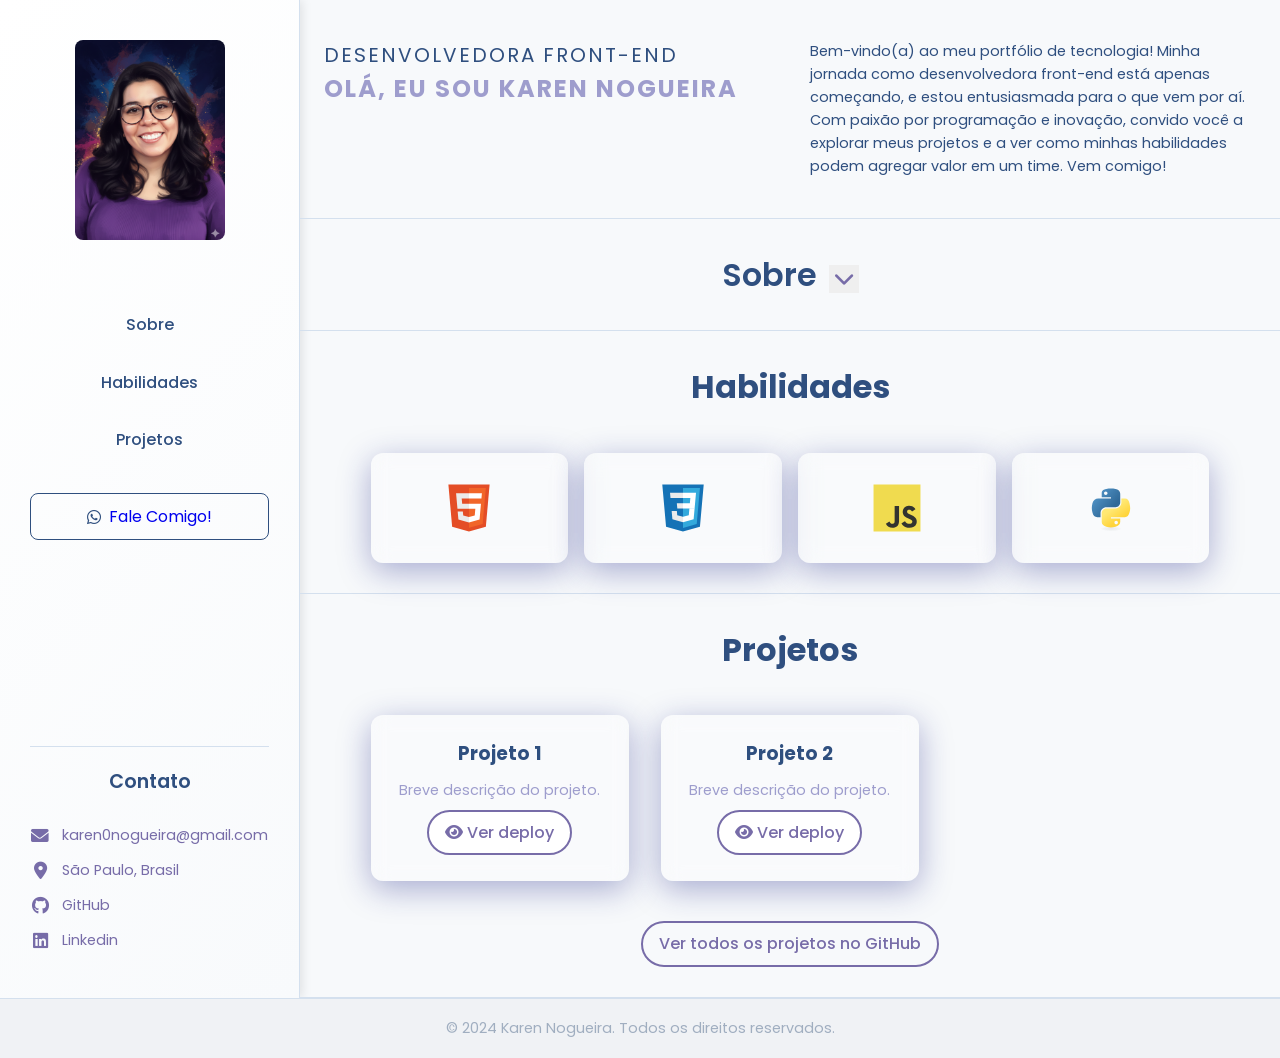
==== commit fbaad482: "versão desktop aprimorada com toogle no 'Sobre'" ====
--- a/My-Portolio/index.html
+++ b/My-Portolio/index.html
@@ -89,7 +89,7 @@
           <div class="about-container-wrapper">
             <h3 class="about-subtitle-tag text-center">Sobre
               <button class="about-toggle-btn" id="about-Toggle-Btn" aria-label="Expandir texto sobre">
-                <i class="fas fa-chevron-right"></i>
+                <i class="fas fa-chevron-down"></i>
               </button>
             </h3>
             <div id="about-content" class="about-content about-content-hidden">
--- a/My-Portolio/css/style.css
+++ b/My-Portolio/css/style.css
@@ -120,8 +120,8 @@
   text-decoration: none;
   font-weight: 500;
   border-radius: 8px;
-  margin-bottom: 8px;
   transition: all 0.3s ease;
+  
 }
 
 .nav-link:hover {
@@ -239,7 +239,7 @@
 .about-section {
   border-bottom: 1px solid var(--light-border);
   transition: box-shadow 0.2s;
-  padding: 60px 0;
+  padding: 30px 0;
 }
 .about-title {
   font-size: 1.5rem;
@@ -256,13 +256,12 @@
 }
 
 .about-toggle-btn {
-  background: var(--light-surface);
   border: none;
   cursor: pointer;
   font-size: 1.3rem;
   color: var(--light-accent);
   transition: transform 0.3s;
-  padding: 0;
+  padding: 2px 6px;
   margin-left: 4px;
 }
 
@@ -275,7 +274,7 @@
 
 .skills-section,
 .projects-section {
-  padding: 60px 0;
+  padding: 30px 0;
   border-bottom: 1px solid var(--light-border);
 }
 
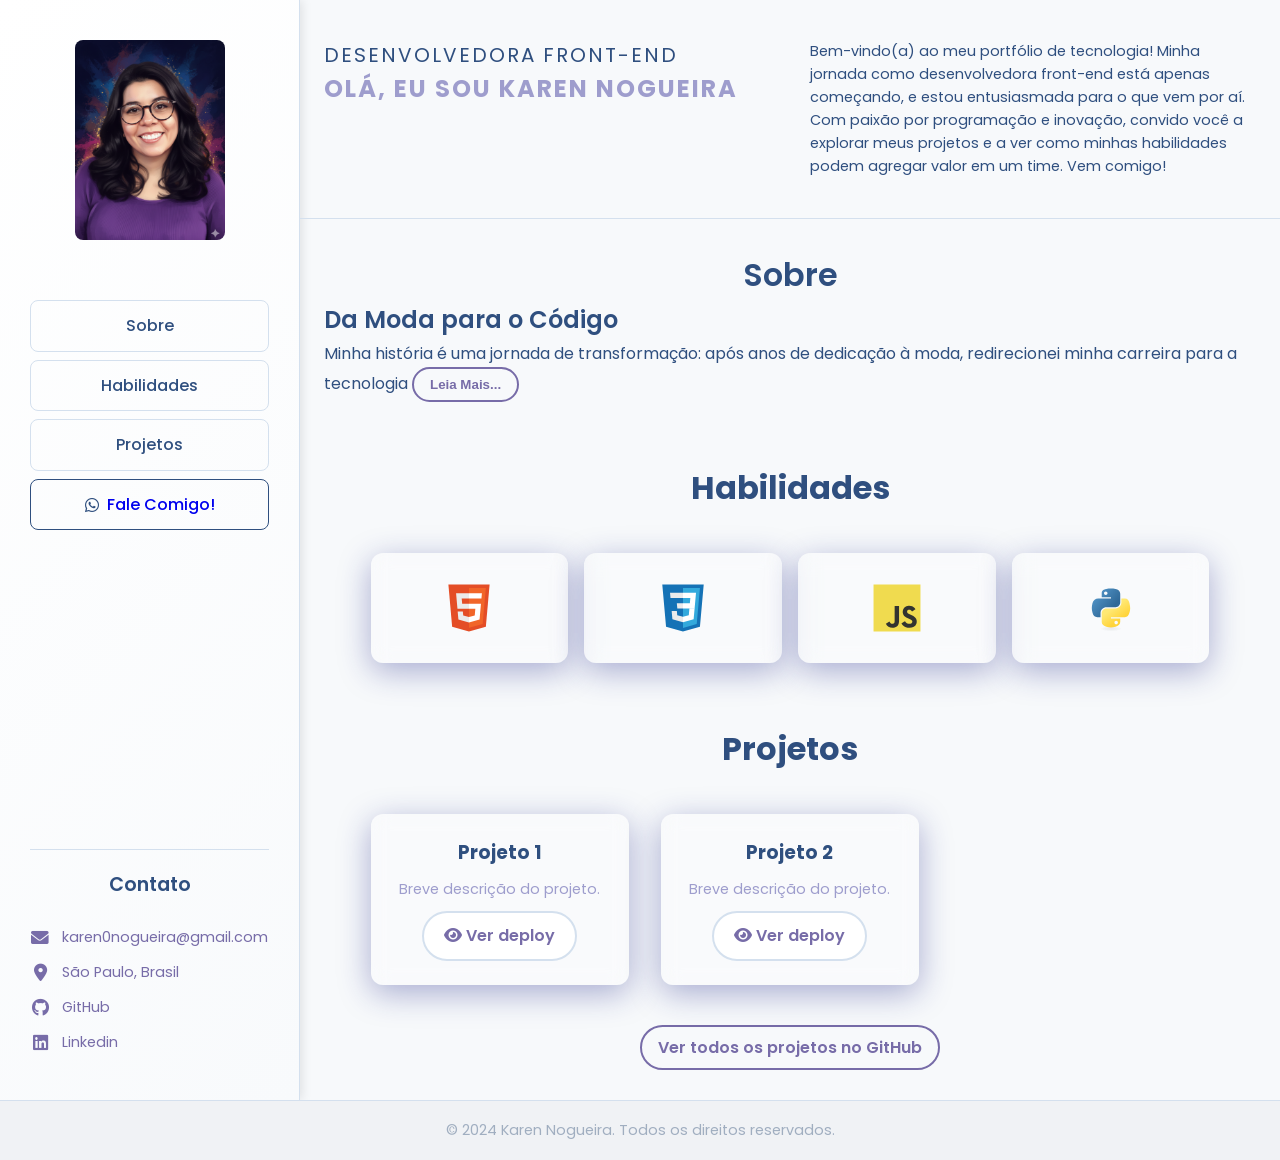
==== commit 75dde415: "Finaliza ajustes do modo mobile e melhora responsividade geral" ====
--- a/My-Portolio/index.html
+++ b/My-Portolio/index.html
@@ -38,7 +38,16 @@
               <a href="https://wa.me/5511944777998" class="nav-link-contact" target="_blank"
                 aria-label="Fale Comigo pelo WhatsApp">Fale Comigo!</a>
             </div>
+            <div class="contact-social-links">
+              <a href="https://github.com/Karen0nog" class="contact-item" target="_blank">
+                <i class="fab fa-github"></i> GitHub
+              </a>
+              <a href="https://linkedin.com/in/karen0nogueira/" class="contact-item" target="_blank">
+                <i class="fab fa-linkedin"></i> Linkedin
+              </a>
+            </div>
           </nav>
+
         </div>
         <section class="contact-info">
           <h3 class="contact-title">Contato</h3>
@@ -86,33 +95,29 @@
 
       <section id="about" class="about-section">
         <div class="about-container container">
+          <h3 class="about-subtitle-tag text-center">Sobre</h3>
           <div class="about-container-wrapper">
-            <h3 class="about-subtitle-tag text-center">Sobre
-              <button class="about-toggle-btn" id="about-Toggle-Btn" aria-label="Expandir texto sobre">
-                <i class="fas fa-chevron-down"></i>
-              </button>
-            </h3>
-            <div id="about-content" class="about-content about-content-hidden">
-              <h2 class="about-title">Minha jornada: da Moda para o Código</h2>
-              <p class="about-text">
-                Minha história é uma jornada de transformação: após anos de dedicação à moda, redirecionei minha
-                carreira
-                para a tecnologia com um único objetivo: inovar. Sou uma desenvolvedora Front-end em formação,
-                apaixonada
-                por programação e inovação, e busco minha primeira oportunidade de estágio em TI para aplicar meus
-                conhecimentos em desenvolvimento web e contribuir com projetos modernos e desafiadores.
-
+            <h2 class="about-title">Da Moda para o Código</h2>
+            <p class="about-text">
+              Minha história é uma jornada de transformação: após anos de dedicação à moda, redirecionei minha carreira
+              para a tecnologia
+              <button class="about-read-more-btn link-button" id="about-ReadMore-Btn" aria-label="Leia mais sobre">Leia
+                Mais...</button>
+              <span id="about-more" class="about-content-hidden">com um único objetivo:
+                inovar. Sou uma desenvolvedora Front-end em formação, apaixonada por programação e inovação, e busco
+                minha primeira oportunidade de estágio em TI para aplicar
+                meus conhecimentos em desenvolvimento web e contribuir com projetos modernos e desafiadores.
+                <br>
                 Tenho experiência prática com HTML, CSS, JavaScript, além de conhecimentos em Git e metodologias
                 ágeis. Minhas principais habilidades incluem resolução de problemas, trabalho em equipe e comunicação, e
                 tenho facilidade para aprender novas tecnologias. Minha experiência adquirida na área da moda, me
-                permite
-                criar interfaces de usuário intuitivas e otimizar fluxos de trabalho.
-
+                permite criar interfaces de usuário intuitivas e otimizar fluxos de trabalho.
+                <br>
                 Estou pronta para agregar valor à sua equipe, contribuir em projetos de desenvolvimento e crescer
                 profissionalmente. Se você procura alguém comprometida, proativa e com vontade de aprender, vamos
                 conversar!
-              </p>
-            </div>
+              </span>
+            </p>
           </div>
         </div>
       </section>
@@ -154,14 +159,14 @@
             <div class="card">
               <h3 class="card-title">Projeto 1</h3>
               <p class="card-text">Breve descrição do projeto.</p>
-              <a href="#" class="link-button">
+              <a href="#" class="link-button-deploy">
                 <i class="fas fa-eye"></i> Ver deploy
               </a>
             </div>
             <div class="card">
               <h3 class="card-title">Projeto 2</h3>
               <p class="card-text">Breve descrição do projeto.</p>
-              <a href="#" class="link-button">
+              <a href="#" class="link-button-deploy">
                 <i class="fas fa-eye"></i> Ver deploy
               </a>
             </div>
--- a/My-Portolio/css/style.css
+++ b/My-Portolio/css/style.css
@@ -116,12 +116,12 @@
 .nav-link {
   display: block;
   padding: 12px 20px;
+  border: 1px solid var(--light-border);
   color: var(--light-text-primary);
   text-decoration: none;
   font-weight: 500;
   border-radius: 8px;
   transition: all 0.3s ease;
-  
 }
 
 .nav-link:hover {
@@ -137,11 +137,11 @@
   text-align: center;
   border: 1px solid var(--light-text-primary);
   color: var(--light-text-primary);
-  padding: 10px 20px;
+  padding: 12px 20px;
   border-radius: 8px;
-  margin-top: 20px;
   text-decoration: none;
   transition: all 0.3s ease;
+  font-weight: 500;
   gap: 8px;
 }
 
@@ -190,6 +190,14 @@
 .contact-item a {
   text-decoration: none;
   color: inherit;
+}
+
+.contact-social-links {
+  display: none;
+}
+
+.contact-info {
+  display: block;
 }
 
 /* ========== MAIN CONTENT ========== */
@@ -237,7 +245,7 @@
 /* ========== ABOUT SECTION ========== */
 
 .about-section {
-  border-bottom: 1px solid var(--light-border);
+  /* border-bottom: 1px solid var(--light-border); */
   transition: box-shadow 0.2s;
   padding: 30px 0;
 }
@@ -275,7 +283,7 @@
 .skills-section,
 .projects-section {
   padding: 30px 0;
-  border-bottom: 1px solid var(--light-border);
+  /* border-bottom: 1px solid var(--light-border); */
 }
 
 .grid-container {
@@ -302,7 +310,6 @@
   backdrop-filter: blur(10px);
   -webkit-backdrop-filter: blur(10px);
   border-radius: 12px;
-
   padding: 24px;
   transition: transform 0.3s ease-in-out, box-shadow 0.3s ease-in-out,
     background 0.3s ease, color 0.3s ease, font-weight 0.3s ease;
@@ -347,7 +354,7 @@
 .link-button,
 .all-projects-link a {
   display: inline-block;
-  font-weight: 500;
+  font-weight: 600;
   padding: 8px 16px;
   border-radius: 50px;
   text-decoration: none;
@@ -357,17 +364,7 @@
   color: var(--light-accent);
 }
 
-.link-button {
-  background-color: #fff;
-  color: var(--light-accent);
-  transform: translateY(-2px);
-}
-
-.link-button:hover {
-  transform: translateY(-2px);
-  box-shadow: 0 10px 20px #00000033;
-}
-
+.link-button:hover,
 .all-projects-link a:hover {
   background-color: var(--light-accent);
   color: #fff;
@@ -375,6 +372,28 @@
   box-shadow: 0 10px 20px #00000033;
 }
 
+.link-button-deploy {
+  display: inline-block;
+  font-weight: 600;
+  padding: 10px 20px;
+  border-radius: 50px;
+  text-decoration: none;
+  transition: background-color 0.3s ease, transform 0.3s ease;
+  background: #fff;
+  border: 2px solid var(--light-border);
+  font-size: 1rem;
+  color: var(--light-accent);
+  margin: 0 auto;
+  box-sizing: border-box;
+}
+
+.link-button-deploy:hover {
+
+  background-color: #fff;
+  color: var(--light-accent);
+  transform: translateY(-2px);
+  box-shadow: 0 10px 20px #00000033;
+}
 /* ========== FOOTER ====== */
 
 .main-footer {
@@ -420,17 +439,98 @@
     padding: 20px;
   }
 
+  .sidebar-nav .nav-link {
+    display: none !important;
+  }
+
+  .sidebar-nav .nav-link-contact {
+    display: inline-block !important;
+  }
+
   .profile-section {
+    flex-direction: row;
+    align-items: center;
+    justify-content: flex-start;
+    gap: 16px;
+  }
+
+  .profile-image {
+    margin-bottom: 0;
+  }
+
+  .sidebar-nav {
+    display: flex;
     flex-direction: column;
+    align-items: center;
+    justify-content: center;
+  }
+
+  .contact-button-wrapper {
+    background: linear-gradient(45deg, #b03a99, #701f6e, #2f4f7f);
+    width: 100%;
+    max-width: 320px;
+    margin: 0 auto 8px auto;
+    display: flex;
+    align-items: center;
+    justify-content: center;
+    border-radius: 8px;
+    padding: 10px 20px;
+    box-sizing: border-box;
+  }
+  .contact-button-wrapper .whatsapp-icon,
+  .contact-button-wrapper .nav-link-contact {
+    color: #fff;
+  }
+
+  .contact-social-links {
+    display: flex;
+    flex-direction: column;
+    align-items: center;
+    justify-content: center;
+    gap: 8px;
+    width: 100%;
+    margin: 0 auto;
   }
 
   .contact-info {
-    margin-top: 20px;
-    padding-top: 20px;
+    display: none;
+  }
+
+  .contact-social-links .contact-item {
+    display: flex;
+    align-items: center;
+    justify-content: center;
+    width: 100%;
+    max-width: 320px;
+    padding: 10px 20px;
+    border-radius: 8px;
+    box-sizing: border-box;
+    border: 1px solid var(--light-text-primary);
+    font-size: 1rem;
+    color: var(--light-accent);
+    text-decoration: none;
+    background: #fff;
+    margin: 0 auto;
+  }
+
+  .contact-info {
+    display: none;
   }
 
   .main-content {
     margin-left: 0;
+  }
+
+  .skills-section .grid-container {
+    display: grid;
+    grid-template-columns: repeat(4, 1fr);
+    gap: 6px;
+    width: 100%;
+  }
+
+  .card-skills {
+    padding: 2px;
+    font-size: 0.8rem;
   }
 }
 
